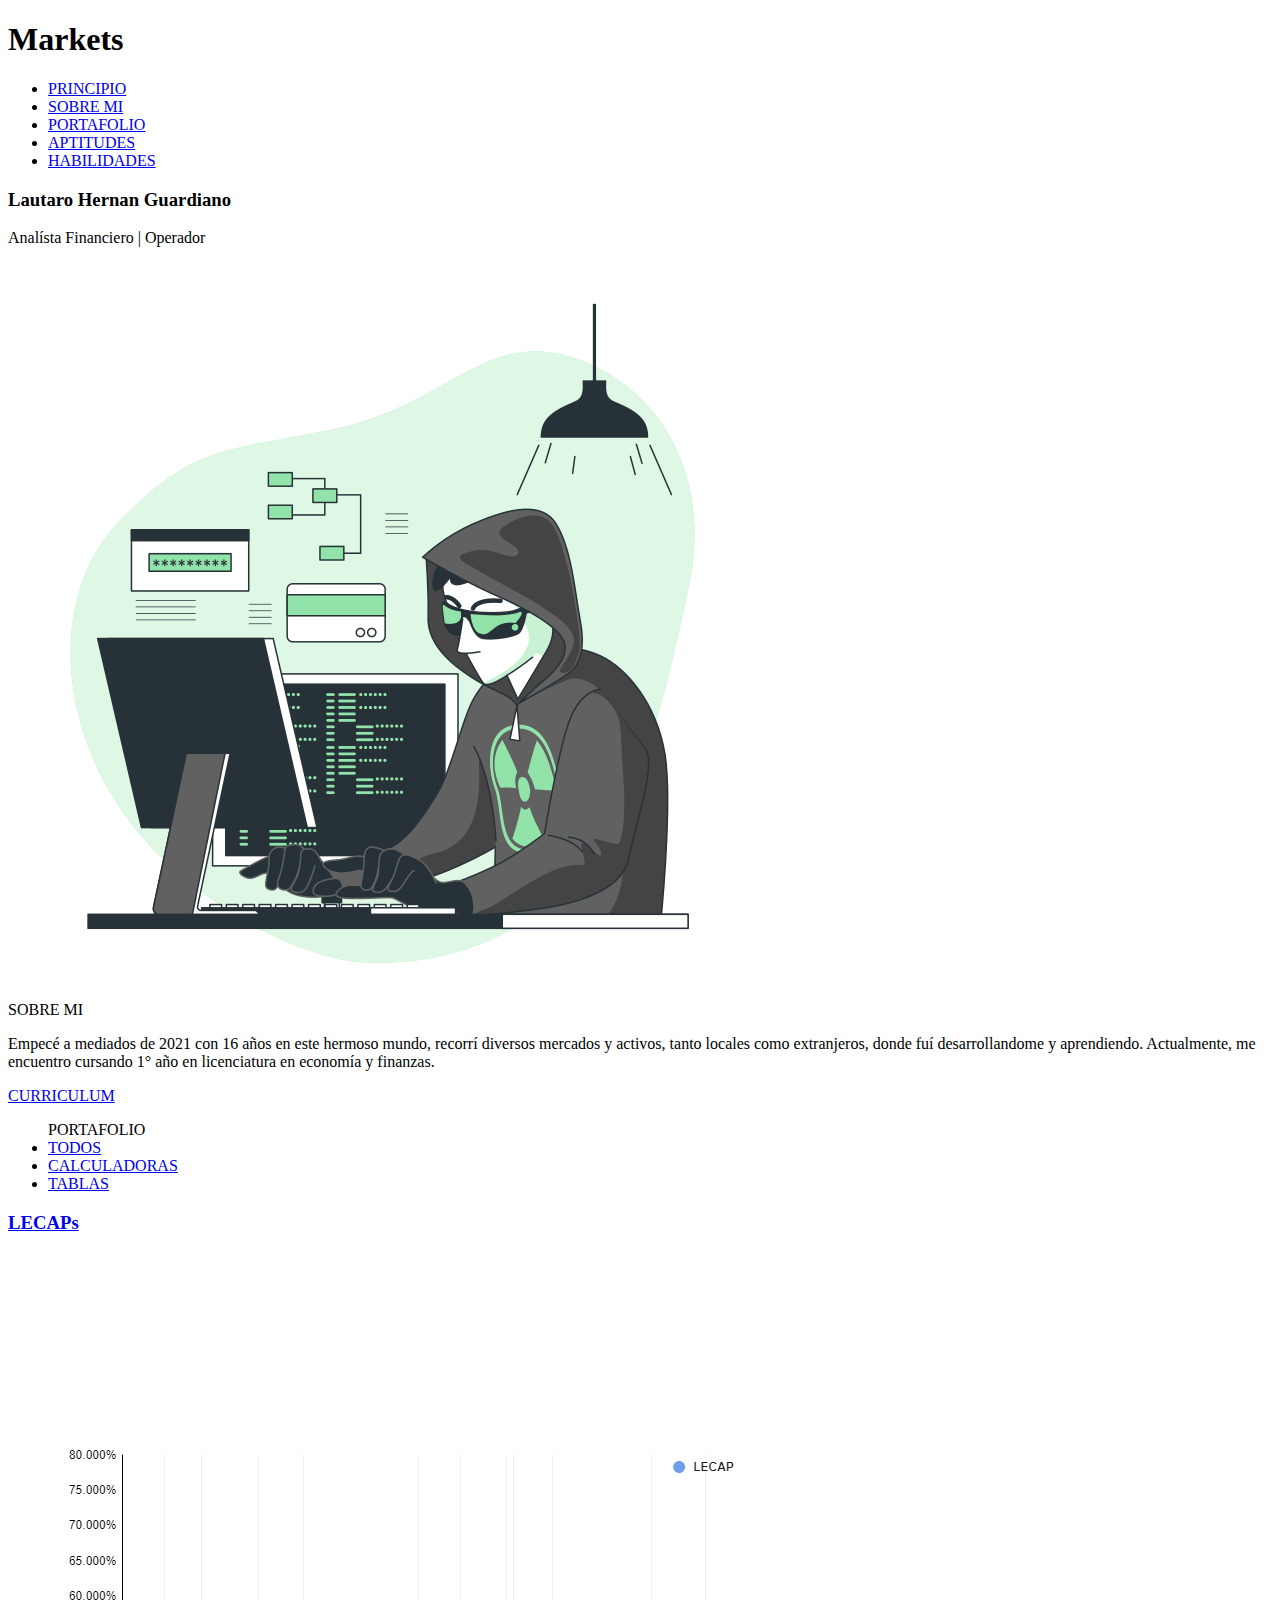
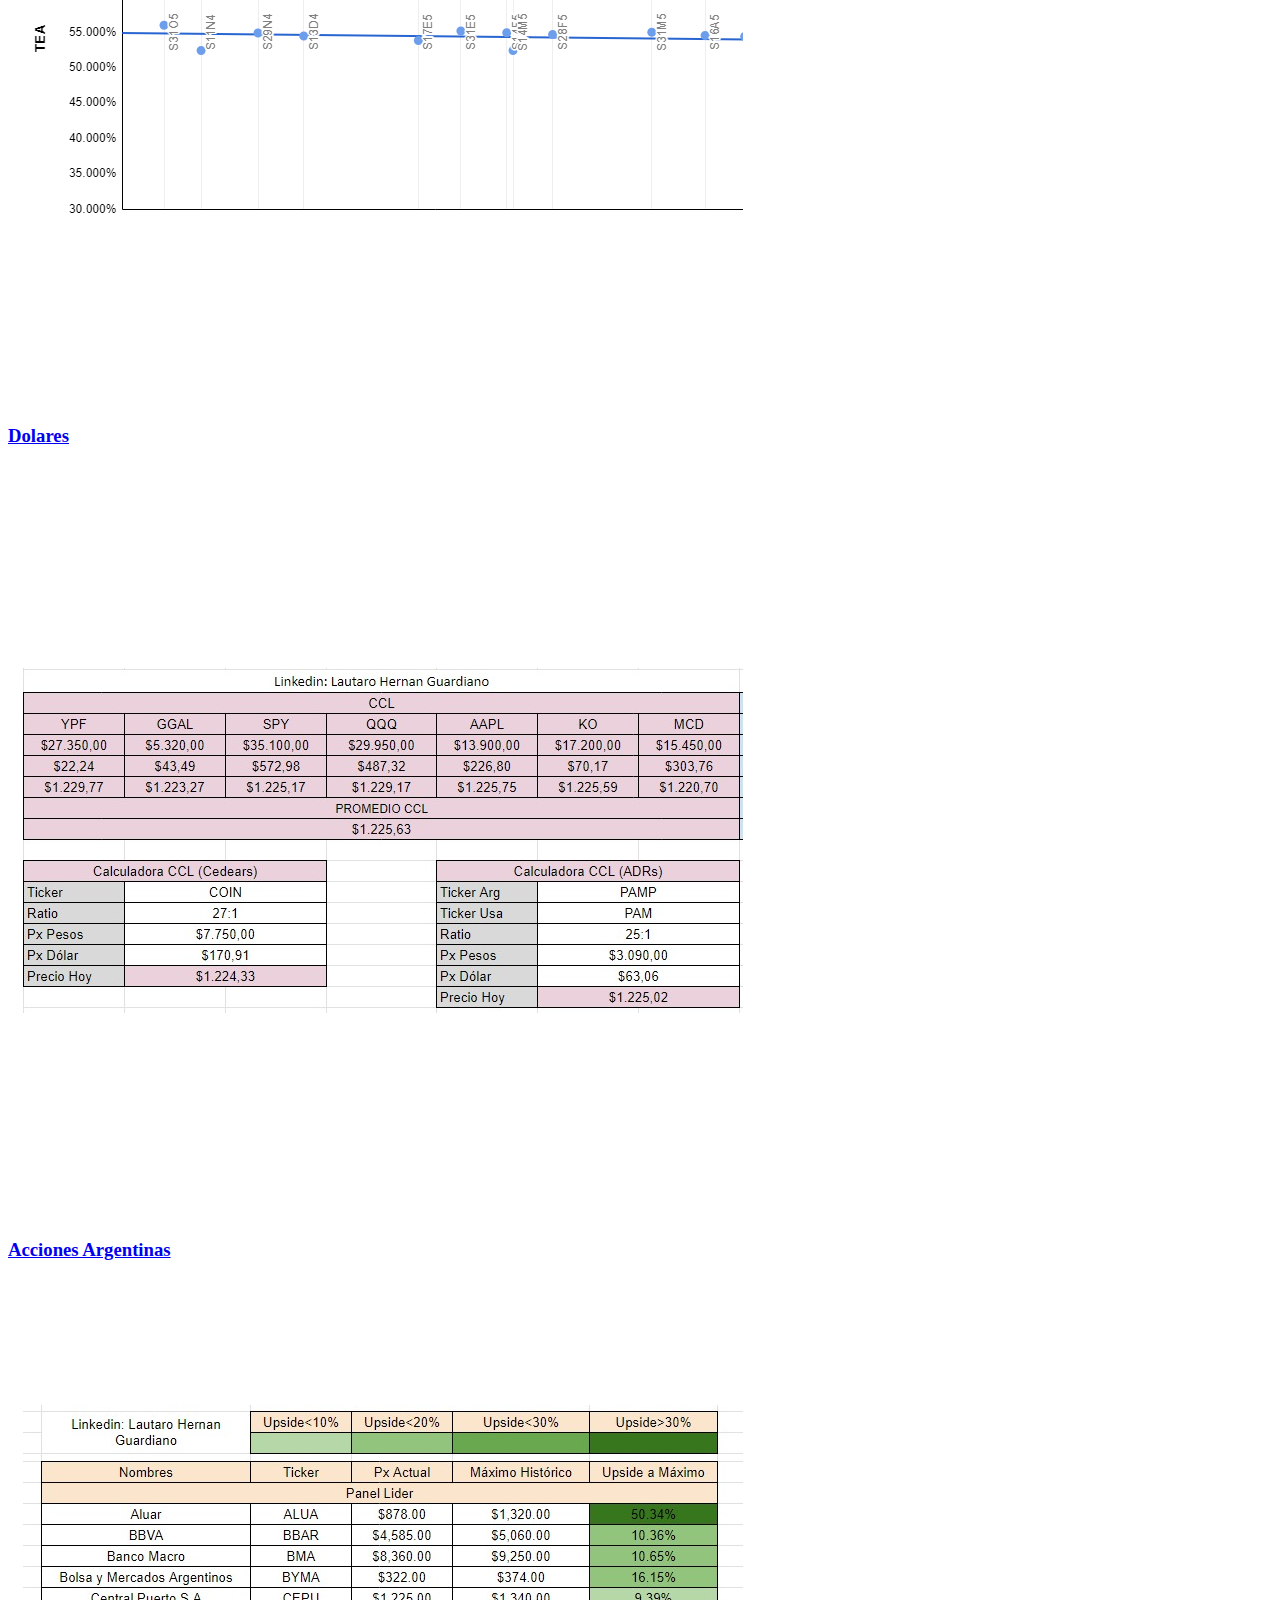
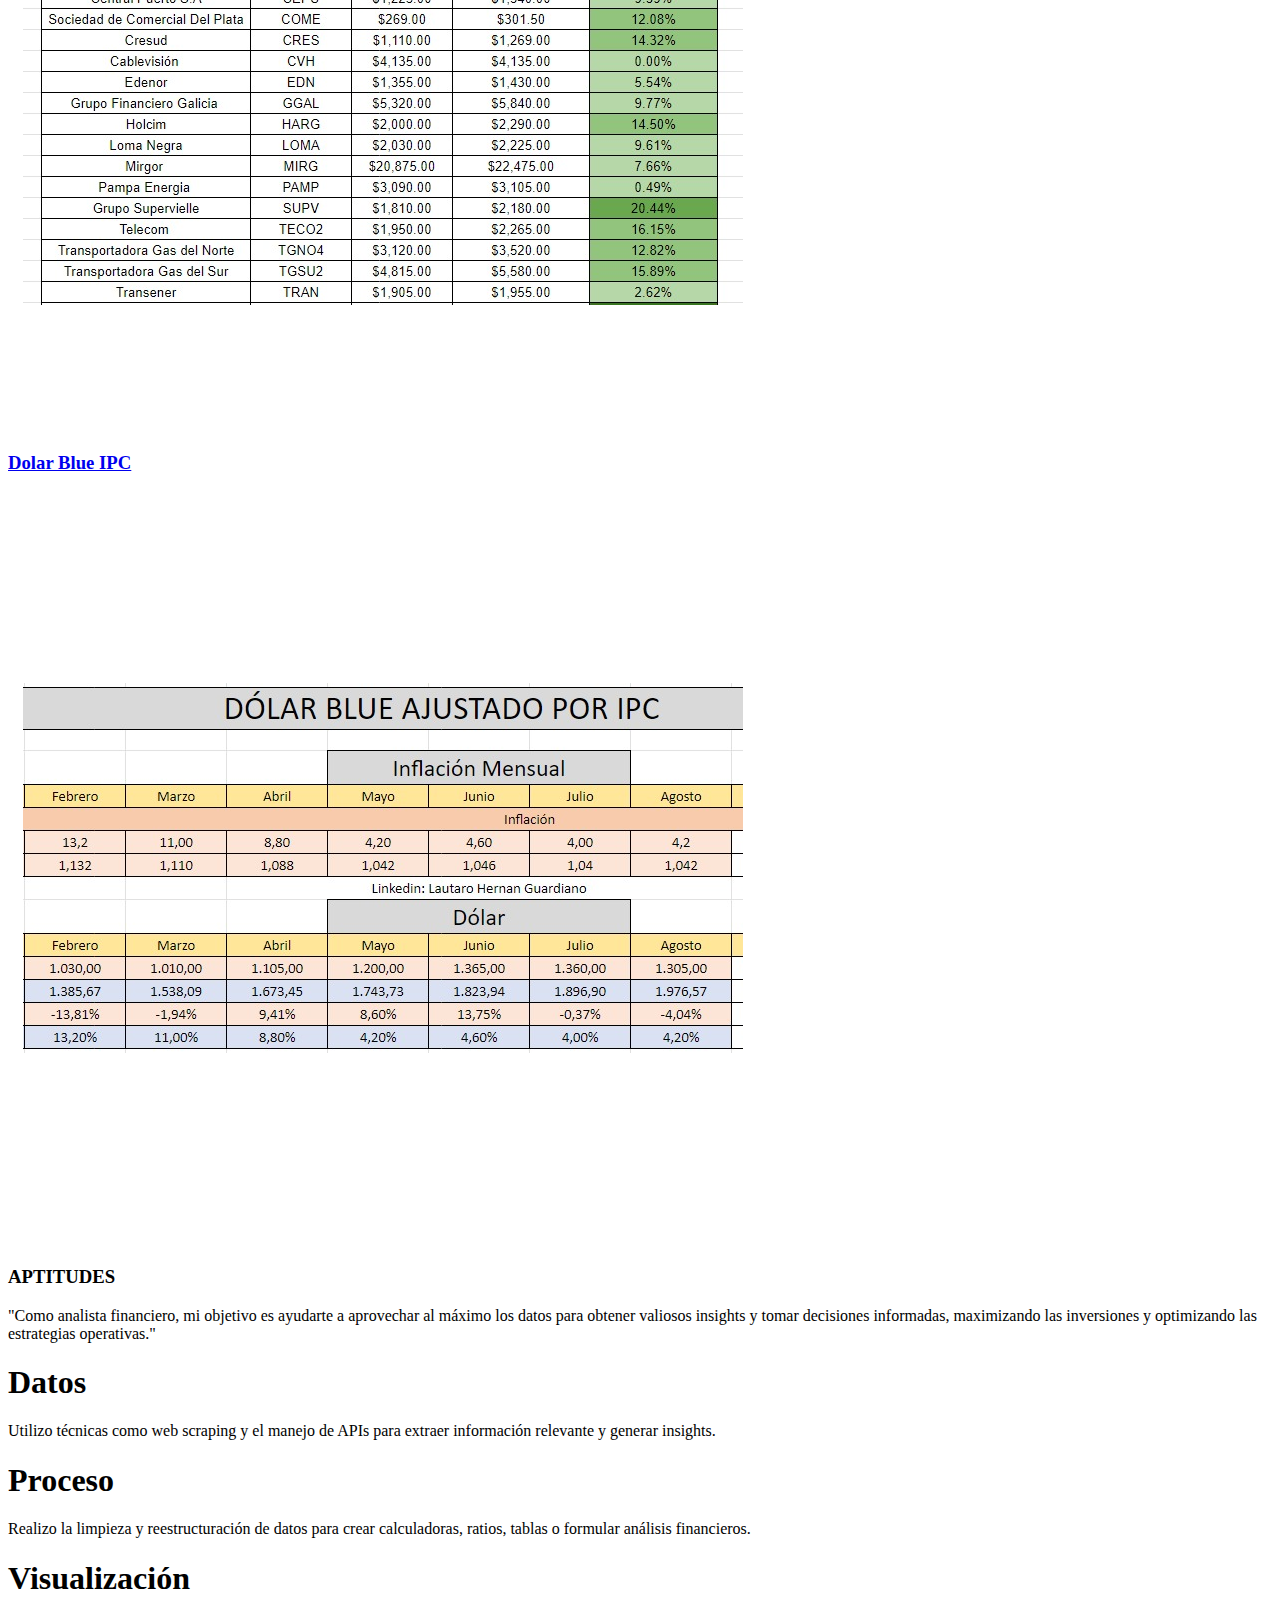
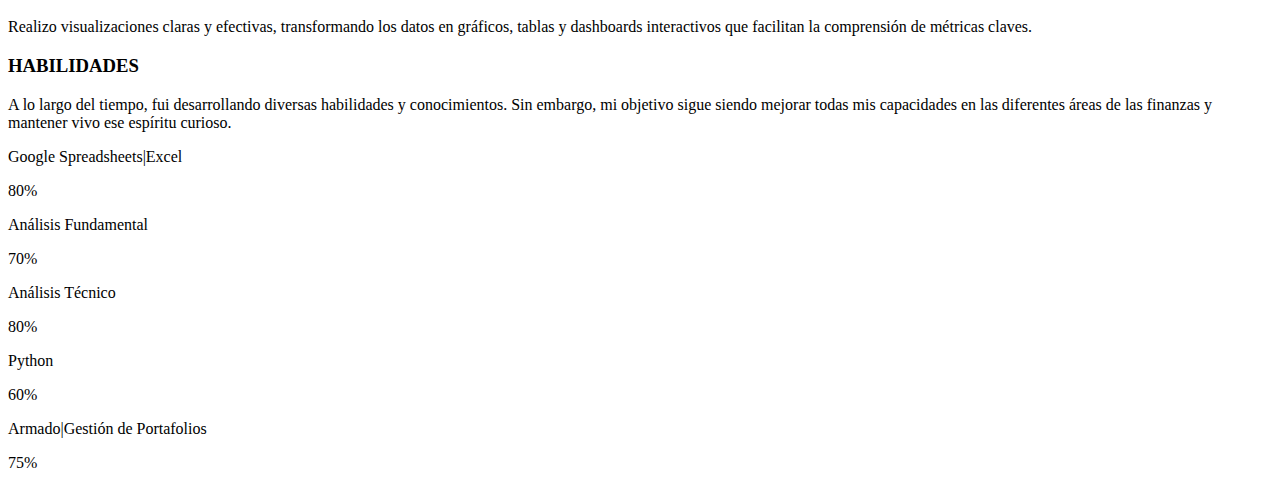
==== index.html @ d8a11e14 "Initial" ====
<!DOCTYPE html>
<html lang="en">
<head>
    <meta charset="UTF-8">
    <meta http-equiv="X-UA-Compatible" content="IE=edge">
    <meta name="viewport" content="width=device-width, initial-scale=1.0">

    <title>Portafolio</title>

    <link rel="stylesheet" href="https://cdnjs.cloudflare.com/ajax/libs/font-awesome/6.4.0/css/all.min.css" integrity="sha512-iecdLmaskl7CVkqkXNQ/ZH/XLlvWZOJyj7Yy7tcenmpD1ypASozpmT/E0iPtmFIB46ZmdtAc9eNBvH0H/ZpiBw==" crossorigin="anonymous" referrerpolicy="no-referrer" />
    <link rel="stylesheet" href="estilo.css">
    <link rel="icon" href="Icono.ico">

    <script src="jquery-3.7.0.js"></script>
    <script src="script.js"></script>

</head>


<body>
    <!--Encabezado-->
    <header id="header">
        <h1>Markets</h1>
        <nav id="nav">
            <ul id="links">
                <li>
                    <a href="#inicio">PRINCIPIO</a>
                    <span class="seleccionado"></span>
                </li>
                <li>
                    <a href="#sobremi">SOBRE MI</a>
                    <span class="linea"></span>
                </li>
                <li>
                    <a href="#portfolio">PORTAFOLIO</a>
                    <span class="linea"></span>
                </li>
                <li>
                    <a href="#services">APTITUDES</a>
                    <span class="linea"></span>
                </li>
                <li>
                    <a href="#skills">HABILIDADES</a>
                    <span class="linea"></span>
                </li>
            </ul>
        </nav>
        <div class="nav-bar" id="'nav-bar">
            <i class="fa-solid fa-bars"></i>
        </div>
    </header>

    <!-- Inicio -->
    <section id="inicio">
        <div class="contenedor-img">
            <div class="imagen"></div>
        </div>
        <div class="contenido">
            <div class="info">
                <h3>Lautaro Hernan Guardiano</h3>
                <span>Analísta Financiero | Operador</span>
                <div class="redes">
                    <a href="https://www.linkedin.com/feed/"><i class="fa-brands fa-linkedin"></i></a>
                </div>
            </div>
        </div>
    </section>

    <!-- Sobre mi -->
    <section id="sobremi">
        <div class="contenido">
            <div class="left">
                <div class="contenerdor-img">
                    <img src="3.png" alt="">
                </div>
            </div>
            <div class="right">
                <div class="info">
                    <span>SOBRE MI</span>
                    <p> 
                        Empecé a mediados de 2021 con 16 años en este hermoso mundo, recorrí diversos mercados y activos, tanto locales como 
                        extranjeros, donde fuí desarrollandome y aprendiendo. Actualmente, me encuentro cursando 1° año en licenciatura
                        en economía y finanzas.
                    </p>
                    <a href="https://drive.google.com/file/d/1NzQ7de5tvO8bADfklODLjhnQcD770UHr/view" class="btn-descargar" target="_blank">CURRICULUM</a>
                </div>
            </div>
        </div>
    </section>

    <!-- Portfolio -->
    <section id="portfolio">
        <div class="contenido">
            <ul class="encabezado-portfolio">
                <div class="left">
                    <span>PORTAFOLIO</span>
                </div>
                <div class="right" id="'categorias">
                    <li>
                        <a href="#portfolio" class="category_item" category="all">TODOS</a>
                        <span class="linea"></span>
                    </li>
                    <li>
                        <a href="#portfolio" class="category_item" category="calculadoras">CALCULADORAS</a>
                        <span class="linea"></span>
                    </li>
                    <li>
                        <a href="#portfolio" class="category_item" category="tablas">TABLAS</a>
                        <span class="linea"></span>
                    </li>
                </div>
            </ul>
            <div class="galeria" id="'galeria">
                <div class="proyect" category="calculadoras">
                    <a href="https://docs.google.com/spreadsheets/d/19ZyIEOqDmSJxebBv0_w-08iF_kefOAffjHdF1iES5lg/edit?gid=0#gid=0" target="_blank">
                        <h3>LECAPs</h3>
                        <img src="Lecaps.png" alt="">
                    </a>
                </div>
                <div class="proyect" category="calculadoras">
                    <a href="https://docs.google.com/spreadsheets/d/1jCd8fuH9iXC2nVIqOwuaDK3k82EGauW4EovqBEtAX6Q/edit?gid=0#gid=0" target="_blank">
                        <h3>Dolares</h3>
                        <img src="Dolares.png" alt="">
                    </a>
                </div>
                <div class="proyect" category="tablas">
                    <a href="https://docs.google.com/spreadsheets/d/1oAMfv81rYk42oriDY63WNJziOt78rQFez9QXdGYmjmQ/edit?gid=0#gid=0" target="_blank">
                        <h3>Acciones Argentinas</h3>
                        <img src="Acciones Argentinas.png" alt="" >
                    </a>
                </div>
                <div class="proyect" category="tablas">
                    <a href="https://docs.google.com/spreadsheets/d/1foG0sSPqYymPX5fTYlp6Vjnsu9WCQV8vgXpx2XDaVYo/edit?gid=1724288805#gid=1724288805" target="_blank">
                        <h3>Dolar Blue IPC</h3>
                        <img src="Dolar IPC.png" alt="">
                    </a>
                </div>
    </section>

    <!-- Services -->
    <section id="services">
        <div class="main">
            <div class="left">
                <h3>APTITUDES</h3>
                <p>
                    "Como analista financiero, mi objetivo es ayudarte a aprovechar al máximo los datos para obtener valiosos insights y tomar decisiones informadas, maximizando las inversiones y optimizando las estrategias operativas."
                </p>
            </div>
            <div class="right">
                <article class="data">
                    <h1>Datos</h1>
                    <p> 
                        Utilizo técnicas como web scraping y el manejo de APIs para extraer información relevante y generar insights.
                    </p>
                </article>
                <article class="process">
                    <h1>Proceso</h1>
                    <p>
                        Realizo la limpieza y reestructuración de datos para crear calculadoras, ratios, tablas o formular análisis financieros.
                    </p>
                </article>
                <article class="dataviz">
                    <h1>Visualización</h1>
                    <p>
                        Realizo visualizaciones claras y efectivas, transformando los datos en gráficos, tablas y dashboards interactivos que facilitan la comprensión de métricas claves.
                    </p>
                </article>
            </div>
        </div>
    </section>

    <!-- Skills -->
    <section id="skills">
        <div class="contenido">
            <div class="left">
                <h3>HABILIDADES</h3>
                <p>   
                    A lo largo del tiempo, fui desarrollando diversas habilidades y conocimientos. Sin embargo, mi objetivo sigue siendo mejorar todas mis capacidades en las diferentes áreas de las finanzas y mantener vivo ese espíritu curioso.
                </p>
            </div>
            <div class="right">
                <div class="contenedor-skills" id="skills">
                    <div class="skill">
                        <div class="info">
                            <p><span class="lista"></span>Google Spreadsheets|Excel</p>
                            <span class="porcentaje">80%</span>
                        </div>
                        <div class="barra">
                            <div class="barra-progreso1" id="html"></div>
                        </div>
                    </div>
                    <div class="skill">
                        <div class="info">
                            <p><span class="lista"></span>Análisis Fundamental</p>
                            <span class="porcentaje">70%</span>
                        </div>
                        <div class="barra">
                            <div class="barra-progreso2" id="html"></div>
                        </div>
                    </div>
                    <div class="skill">
                        <div class="info">
                            <p><span class="lista"></span>Análisis Técnico</p>
                            <span class="porcentaje">80%</span>
                        </div>
                        <div class="barra">
                            <div class="barra-progreso3" id="html"></div>
                        </div>
                    </div>
                    <div class="skill">
                        <div class="info">
                            <p><span class="lista"></span>Python</p>
                            <span class="porcentaje">60%</span>
                        </div>
                        <div class="barra">
                            <div class="barra-progreso4" id="html"></div>
                        </div>
                    </div>
                    <div class="skill">
                        <div class="info">
                            <p><span class="lista"></span>Armado|Gestión de Portafolios</p>
                            <span class="porcentaje">75%</span>
                        </div>
                        <div class="barra">
                            <div class="barra-progreso5" id="html"></div>
                        </div>
                    </div>
                </div>
            </div>
            
        </div>
    </section>

    <!-- Pie -->
    <footer id="footer">
        <div class="redes">
            <a href="https://www.linkedin.com/feed/"><i class="fa-brands fa-linkedin"></i></a>
        </div>
    </footer>
</body>
</html>
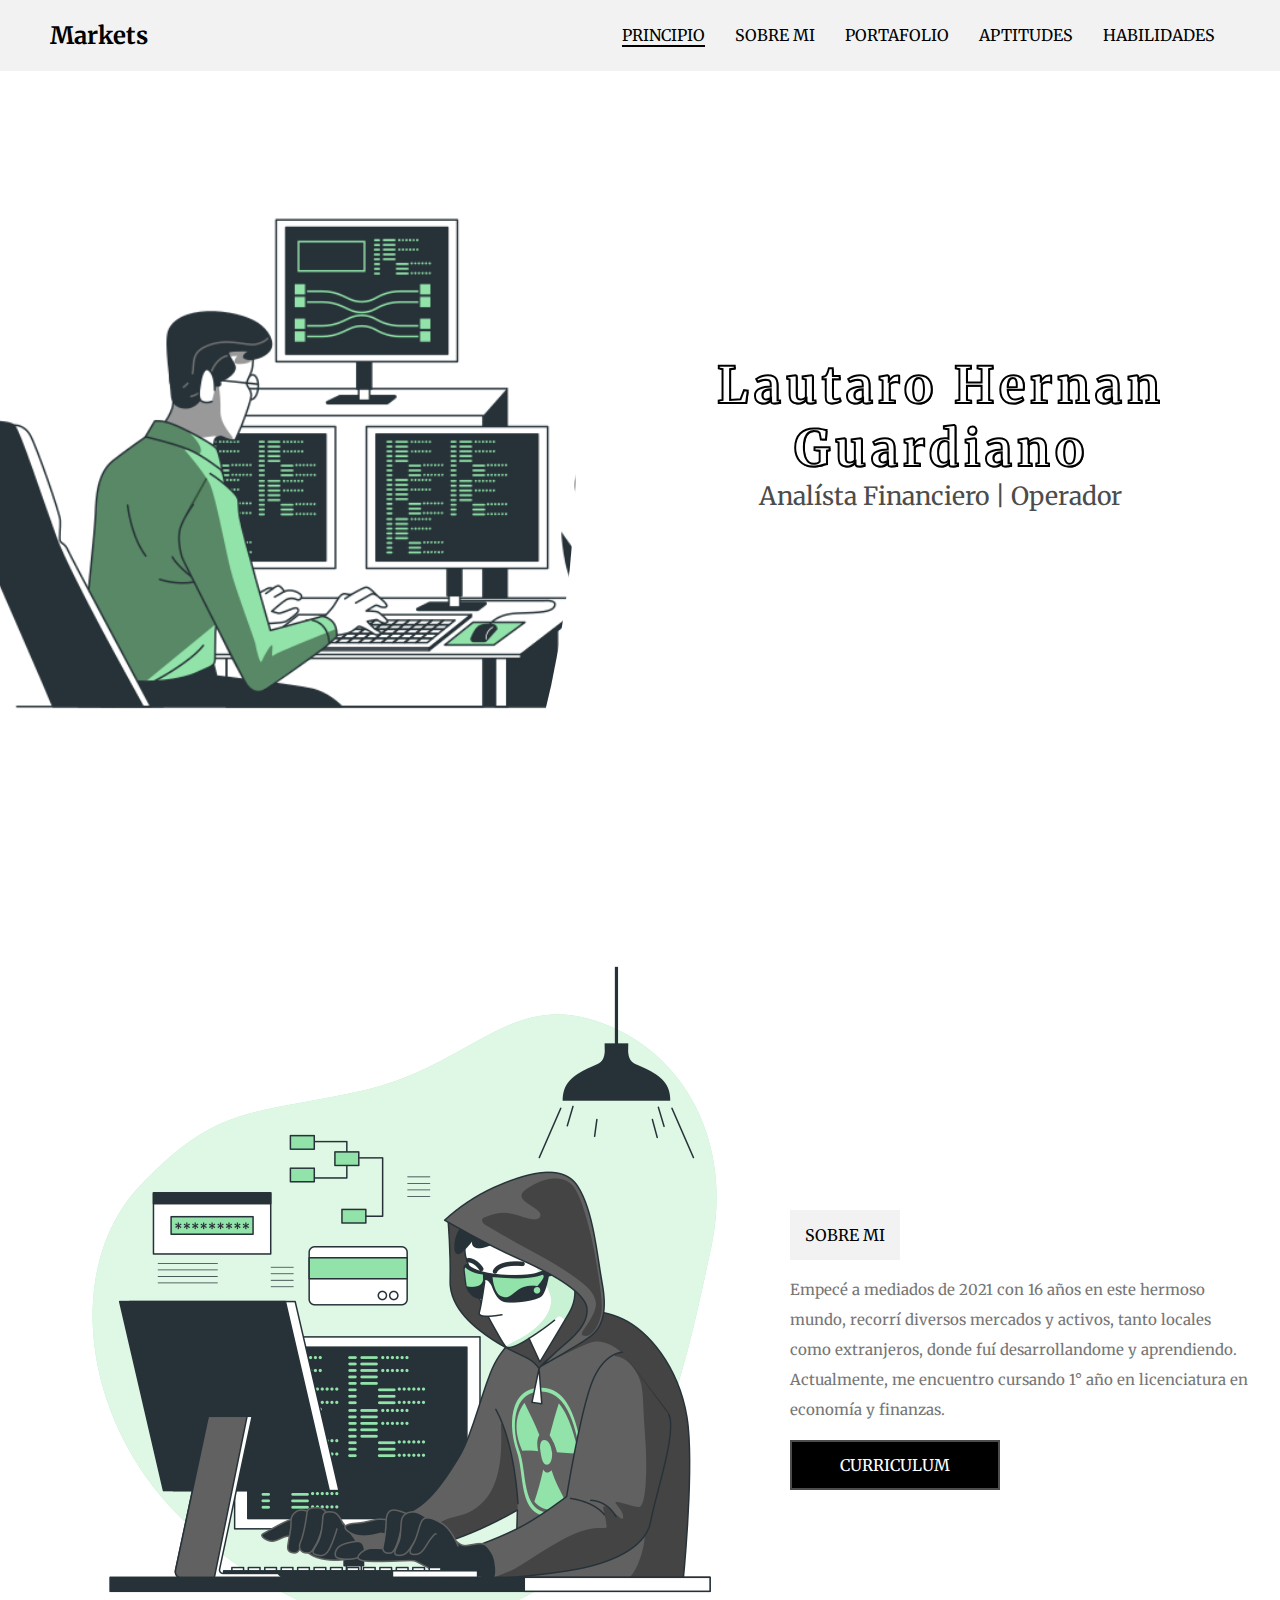
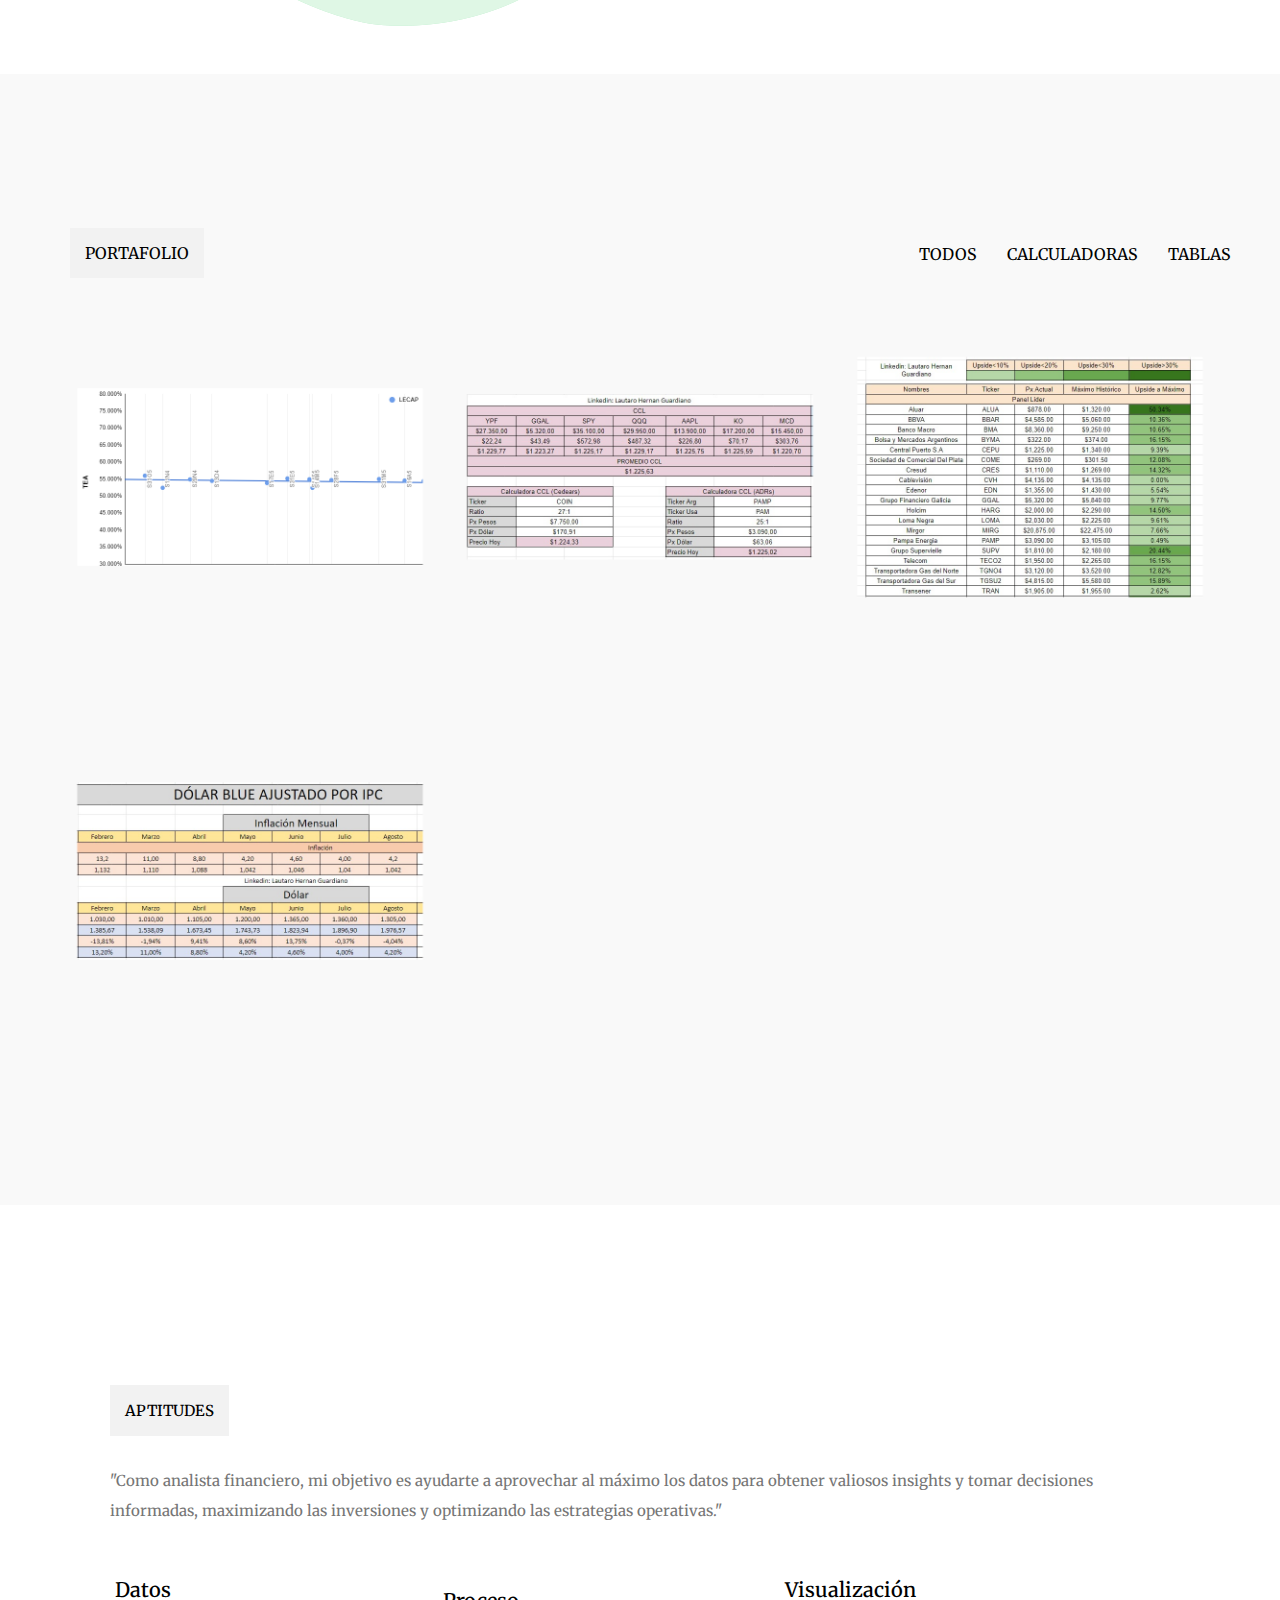
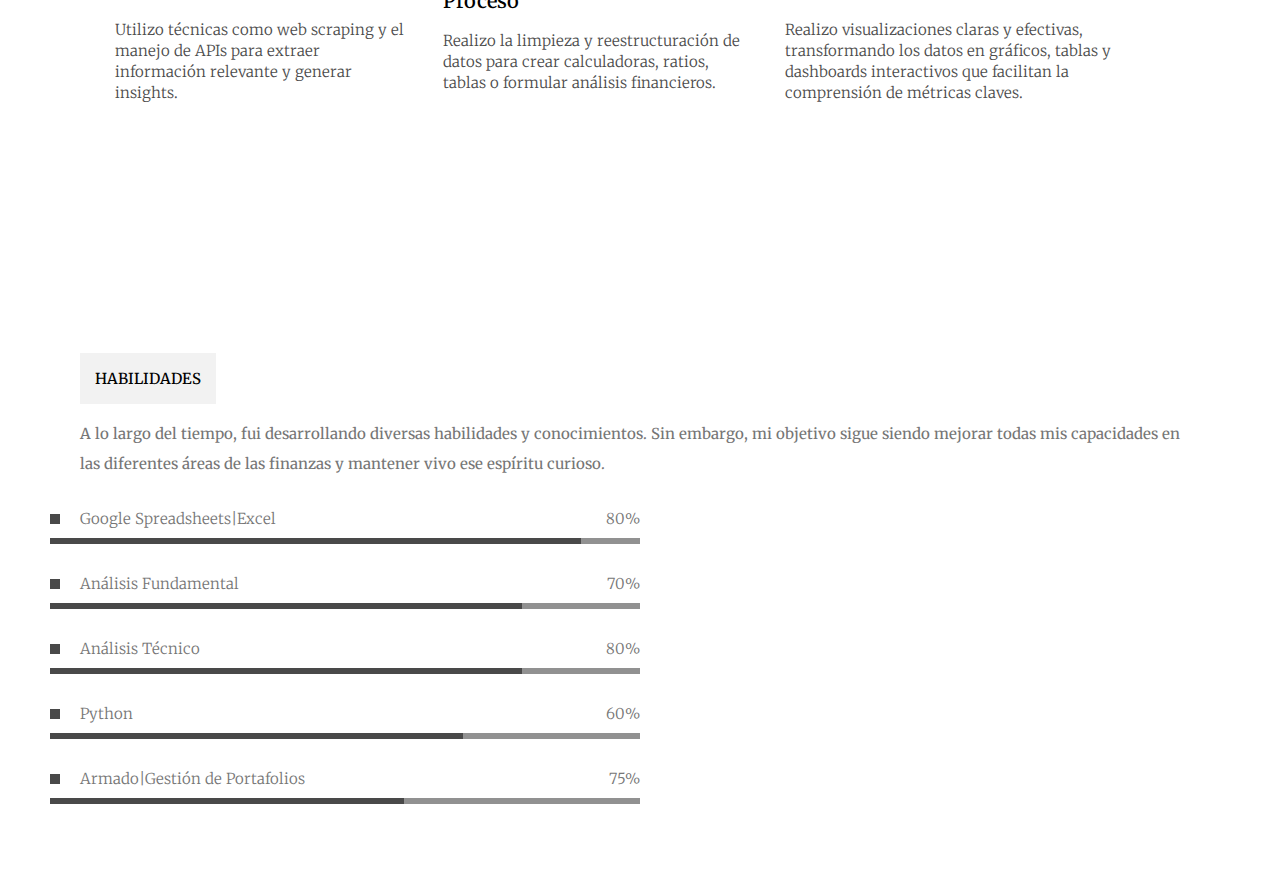
==== commit ec252045: "Add files via upload" ====
--- a/index.html
+++ b/index.html
@@ -8,11 +8,11 @@
     <title>Portafolio</title>
 
     <link rel="stylesheet" href="https://cdnjs.cloudflare.com/ajax/libs/font-awesome/6.4.0/css/all.min.css" integrity="sha512-iecdLmaskl7CVkqkXNQ/ZH/XLlvWZOJyj7Yy7tcenmpD1ypASozpmT/E0iPtmFIB46ZmdtAc9eNBvH0H/ZpiBw==" crossorigin="anonymous" referrerpolicy="no-referrer" />
-    <link rel="stylesheet" href="estilo.css">
+    <link rel="stylesheet" href="index.css">
     <link rel="icon" href="Icono.ico">
 
     <script src="jquery-3.7.0.js"></script>
-    <script src="script.js"></script>
+    <script src="index.js"></script>
 
 </head>
 
--- a/index.css
+++ b/index.css
@@ -0,0 +1,563 @@
+@import url('https://fonts.googleapis.com/css2?family=Merriweather:wght@300;400;700;900&family=Montserrat:wght@100&display=swap');
+
+*{
+    margin: 0;
+    padding: 0;
+    box-sizing: border-box;
+    font-family: 'Merriweather';
+}
+
+html{
+    scroll-behavior: smooth;
+}
+
+/*Seccion H E A D E R */
+header{
+    position: fixed;
+    width: 100%;
+    display: flex;
+    justify-content: space-between;
+    z-index: 99;
+    padding: 20px 50px;
+    transition: .5s;
+    background-color: #f2f2f2;
+}
+
+header h1{
+    font-family: 'Merriweather';
+    font-size: 24px;
+}
+
+header nav ul{
+    margin-top: 5px;
+    display: flex;
+    list-style: none;
+}
+
+header nav ul li{
+    margin: 0 15px;
+}
+
+nav ul li .linea{
+    display: block;
+    background-color: #000;
+    height: 2px;
+    width: 0%;
+    transition: .5s;
+}
+
+header nav ul li:hover .linea{
+    width: 100%;
+}
+
+header nav ul li a{
+    text-decoration: none;
+    color: #000;
+}
+
+header .nav-bar{
+    font-size: 24px;
+    cursor: pointer;
+    transition: .5s;
+    display: none;
+}
+
+header .nav-bar:hover{
+    color:#4c4c4c;
+}
+
+header nav ul li span.seleccionado{
+    display:block;
+    background-color: #000;
+    height: 2px;
+    width: 100%;
+}
+
+/* SECCION I N I C I O */
+
+#inicio{
+    position: relative;
+    height: 100vh;
+    padding: 0 40px;
+}
+
+#inicio .contenido{
+    max-width: 1500px;
+    margin: auto;
+    height: 100%;
+}
+
+#inicio .contenido .info{
+    position: relative;
+    top: 50%;
+    left: 50%;
+    width: 50%;
+    text-align: center;
+    transform: translateY(-50%);
+    z-index: 10;
+    animation: aparecer 2s forwards;
+}
+@keyframes aparecer{
+    0%{
+        margin-left: -30px;
+        opacity: 0;
+    }
+    100%{
+        margin-left: 0;
+        opacity: 1;
+    }
+}
+
+#inicio .contenido .info h3{
+    font-size: 50px;
+    color: #fff;
+    -webkit-text-stroke: 2px #000;
+    padding-left: 2px;
+    text-shadow: 1px 1px #000;
+    letter-spacing: 5px;
+}
+
+#inicio .contenido .info span{
+    display: inline-block;
+    font-size: 25px;
+    color: #4c4c4c;
+    margin-bottom: 15px;
+}
+
+#inicio .contenido .info .redes a{
+    display: inline-block;
+    color: #4c4c4c;
+    margin-right: 15px;
+    font-size: 20px;
+}
+
+#inicio .contenedor-img{
+    position: absolute;
+    top: 0;
+    left: 0;
+    width: 50%;
+    height: 100vh;
+    clip-path: ellipse(90% 90% at left);
+}
+
+#inicio .contenedor-img .imagen{
+    background-image: url("2.png");
+    background-size: cover;
+    width: 100%;
+    height: 100vh;
+    background-position: center;
+}
+
+#sobremi .contenido{
+    padding: 10px 30px;
+    max-width: 1400px;
+    margin: auto;
+    display: flex;
+}
+
+#sobremi .contenido .left{
+    width: 50%;
+}
+
+#sobremi .contenido .right{
+    width: 50%;
+    padding-left: 150px;
+    padding-top: 300px;
+}
+
+#sobremi .contenido .right .info span{
+    display: inline-block;
+    background-color: #f2f2f2;
+    padding: 15px;
+    margin-bottom: 15px;
+}
+
+#sobremi .contenido .right .info p{
+    font-size: 15px;
+    color: #767676;
+    line-height: 30px;
+    margin-bottom: 15px;
+}
+
+#sobremi .contenido .right .info .btn-descargar{
+    display: inline-block;
+    text-decoration: none;
+    background-color: #000;
+    color: #fff;
+    padding: 13px 48px;
+    border: 2px solid #4c4c4c;
+    transition: .5s;
+}
+
+#sobremi .contenido .right .info .btn-descargar:hover{
+    background-color: #fff;
+    color: #000;
+}
+
+#sobremi .contenido .left .contenedor-img img{
+    width: 100%;
+}
+
+/* SECCION P O R T A F O L I O */
+
+#portfolio{
+    background-color: #f9f9f9;
+}
+
+#portfolio .contenido{
+    padding: 150px 30px;
+    max-width: 1200px;
+    margin: auto;
+}
+
+#portfolio .contenido .left span{
+    display: inline-block;
+    background-color: #f2f2f2;
+    padding: 15px;
+    margin-bottom: 15px;
+}
+
+#portfolio .contenido .encabezado-portfolio{
+    display: flex;
+    list-style: none;
+    justify-content: space-between;
+    align-items: center;
+}
+
+
+#portfolio .contenido .encabezado-portfolio .right{
+    width: 100%;
+    display: flex;
+    padding: 20px 50px;
+    margin-bottom: 10px;
+    margin-left: 650px;
+    transition: .5s;
+}
+
+#portfolio .contenido .encabezado-portfolio .right a{
+    text-decoration: none;
+    color: #000;
+    padding: 5px 15px;
+}
+
+#portfolio .contenido .encabezado-portfolio .right li .linea{
+    display: block;
+    margin-top: 1px;
+    background-color: #000;
+    height: 2px;
+    width: 0%;
+    transition: .5s;
+}
+
+#portfolio .contenido .encabezado-portfolio .right li:hover .linea{
+    width: 100%;
+}
+
+.activada{
+    background-color: #000;
+    color: #fff !important;
+}
+
+#portfolio .galeria{
+    display: grid;
+    grid-template-columns: repeat(auto-fit,minmax(280px, 1fr));
+    grid-gap: 30px;
+}
+
+#portfolio .galeria img{
+    width: 100%;
+    transition: .5s;
+}
+
+#portfolio .galeria .proyect{
+    position: relative;
+    overflow: hidden;
+    transition: .5s;
+}
+
+#portfolio .galeria h3{
+    position: absolute;
+    bottom: 0;
+    padding: 20px;
+    width: 100%;
+    background-color: rgba( 0 0 0 / 50%);
+    color: #fff;
+    transition: .5s;
+    opacity: 0;
+}
+
+#portfolio .galeria .proyect:hover h3{
+    opacity: 1;
+}
+
+#portfolio .galeria .proyect:hover img{
+    transform: scale(1.1);
+}
+
+
+/* SECCION S E R V I C E S */
+
+#services .main{
+    width: 100%;
+    padding: 150px 30px;
+    margin: 15px auto;
+}
+
+#services .main .left h3{
+    display: inline-block;
+    font-size: 15px;
+    line-height: 1.4;
+    font-weight: 500;
+    background-color: #f2f2f2;
+    padding: 15px;
+    margin-bottom: 15px;
+    margin-left: 80px;
+    margin-top: 15px;
+}
+
+#services .main .left p{
+    font-size: 15px;
+    color: #767676;
+    line-height: 30px;
+    margin-bottom: 10px;
+    margin-left: 80px;
+    margin-right: 80px;
+    margin-top: 15px;
+}
+
+#services .main .right{
+    display: flex;
+    padding: 40px;
+    margin-bottom: 15px;
+    margin-left: 45px;
+    margin-right: 50px;
+}
+
+#services .main .right article{
+    max-width: 33%;
+    align-content: center;
+    margin-right: 30px;
+}
+
+#services .main .right article h1{
+    font-size: 20px;
+    line-height: 1.4;
+    font-weight: 500;
+    margin-bottom: 15px;
+}
+
+#services .main .right article p{
+    font-size: 15px;
+    color: #4c4c4c;
+    line-height: 1.4;
+    font-weight: 300;
+    margin-bottom: 15px;
+}
+
+/* SECCION S K I L L S */
+
+#skills.contenido{
+    padding: 150px 30px;
+    max-width: 1800px;
+    margin: auto;
+    display: flex;
+}
+
+#skills .contenido .left{
+    width: 100%;
+}
+
+#skills .contenido .left h3{
+    display: inline-block;
+    font-size: 15px;
+    line-height: 1.4;
+    font-weight: 500;
+    background-color: #f2f2f2;
+    padding: 15px;
+    margin-bottom: 15px;
+    margin-left: 80px;
+    margin-top: 15px;
+}
+
+#skills .contenido .left p{
+    font-size: 15px;
+    color: #767676;
+    line-height: 30px;
+    margin-bottom: 15px;
+    margin-left: 80px;
+    margin-right: 80px;
+}
+
+#skills .contenido .right{
+    width: 50%;
+    color: #767676;
+    padding-left: 50px;
+    font-size: 15px;
+    font-weight: 200;
+}
+
+#skills .contenedor-skills .skill{
+    max-width: 600px;
+    margin: 30px auto;
+}
+
+#skills .contenedor-skills .skill .info{
+    display: flex;
+    justify-content: space-between;
+}
+
+#skills .contenedor-skills .skill .lista{
+    display: inline-block;
+    margin-right: 20px;
+    height: 10px;
+    width: 10px;
+    background-color: #494949;
+}
+
+#skills .contenedor-skills .skill .barra{
+    background-color: #919191;
+    width: 100%;
+    height: 6px;
+    margin: 10px 0;
+}
+
+#skills .contenedor-skills .skill .barra-progreso1{
+    width: 90%;
+    height: 6px;
+    background-color: #494949;
+}
+
+#skills .contenedor-skills .skill .barra-progreso2{
+    width: 80%;
+    height: 6px;
+    background-color: #494949;
+}
+
+#skills .contenedor-skills .skill .barra-progreso3{
+    width: 80%;
+    height: 6px;
+    background-color: #494949;
+}
+
+#skills .contenedor-skills .skill .barra-progreso4{
+    width: 70%;
+    height: 6px;
+    background-color: #494949;
+}
+
+#skills .contenedor-skills .skill .barra-progreso5{
+    width: 60%;
+    height: 6px;
+    background-color: #494949;
+}
+
+#skills .contenedor-skills .skill .barra-progreso6{
+    width: 60%;
+    height: 6px;
+    background-color: #494949;
+}
+
+#skills .contenedor-skills .skill .barra-progreso7{
+    width: 50%;
+    height: 6px;
+    background-color: #494949;
+}
+
+#skills .contenedor-skills .skill .barra-progreso8{
+    width: 50%;
+    height: 6px;
+    background-color: #494949;
+}
+
+/* Seccion C O N T A C T */
+
+form{
+    min-height: 50vh;
+    background-color: #f9f9f9;
+    display: flex;
+    align-items: center;
+    justify-content: center;
+}
+
+form .contenedor{
+    padding: 50px 55px;
+    box-shadow: 0 0 20 rgba(0, 0, 0,0.2);
+    text-align: center;
+    width: 340;
+}
+
+form .contenedor .input-group{
+    display: flex;
+    flex-direction: column;
+    text-align: left;
+}
+
+form .contenedor h2{
+    display: inline-block;
+    font-size: 24px;
+    line-height: 1.4;
+    font-weight: 500;
+    background-color: #f8f8f8;
+    padding: 15px;
+    margin-bottom: 15px;
+    margin-top: 15px;
+}
+
+label{
+    color: #323232;
+    font-size: 15px;
+    font-weight: 600;
+    margin-bottom: 15px;
+}
+
+input, textarea{
+    padding: 17px 25px;
+    border-radius: 25px;
+    margin-bottom: 20px;
+    background-color: #919191;
+    border: 1px solid #000;
+    color: #000;
+    outline: none;
+}
+
+input::placeholder, text::placeholder{
+    color: #abaaaa;
+}
+
+.form-txt{
+    margin-bottom: 30px;
+    display: flex;
+    justify-content: space-between;
+    text-align: center;
+}
+
+.btn{
+    font-size: 16px;
+    color: #abaaaa;
+    border: 1px 1px #000;
+    border-radius: 25px;
+    background: #919191;
+    box-shadow: 0 0 5px rgba(0, 0, 0, 0.4);
+    cursor: pointer;
+}
+
+.btn:hover{
+    background-color: #ebebeb;
+}
+
+
+/* Seccion F O O T E R */
+
+#footer .redes{
+    padding: 15px 15px 15px 15px;
+    text-align: center;
+    margin-top: auto;   
+}
+
+#footer .redes a{
+    display: inline-block;
+    color: #4c4c4c;
+    padding-left: 40px;
+    margin-right: 30px;
+    font-size: 30px;
+}
